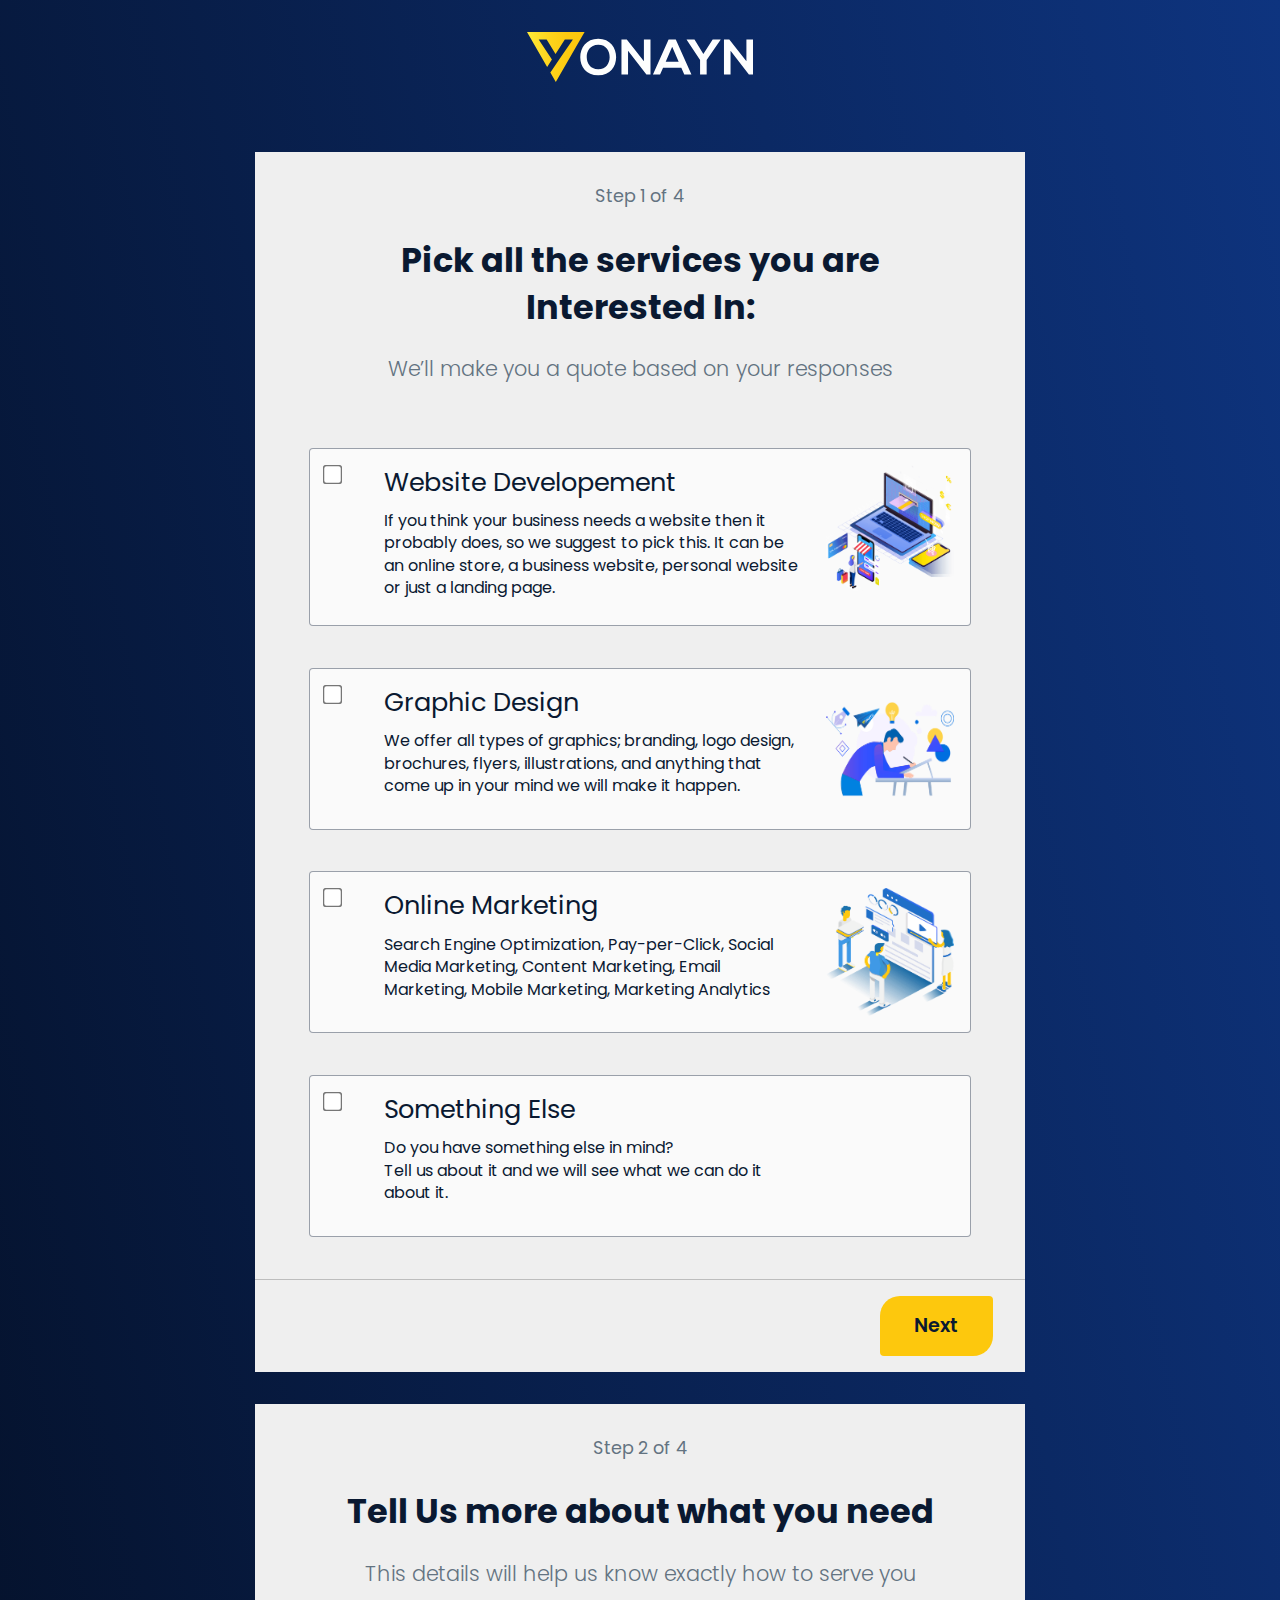
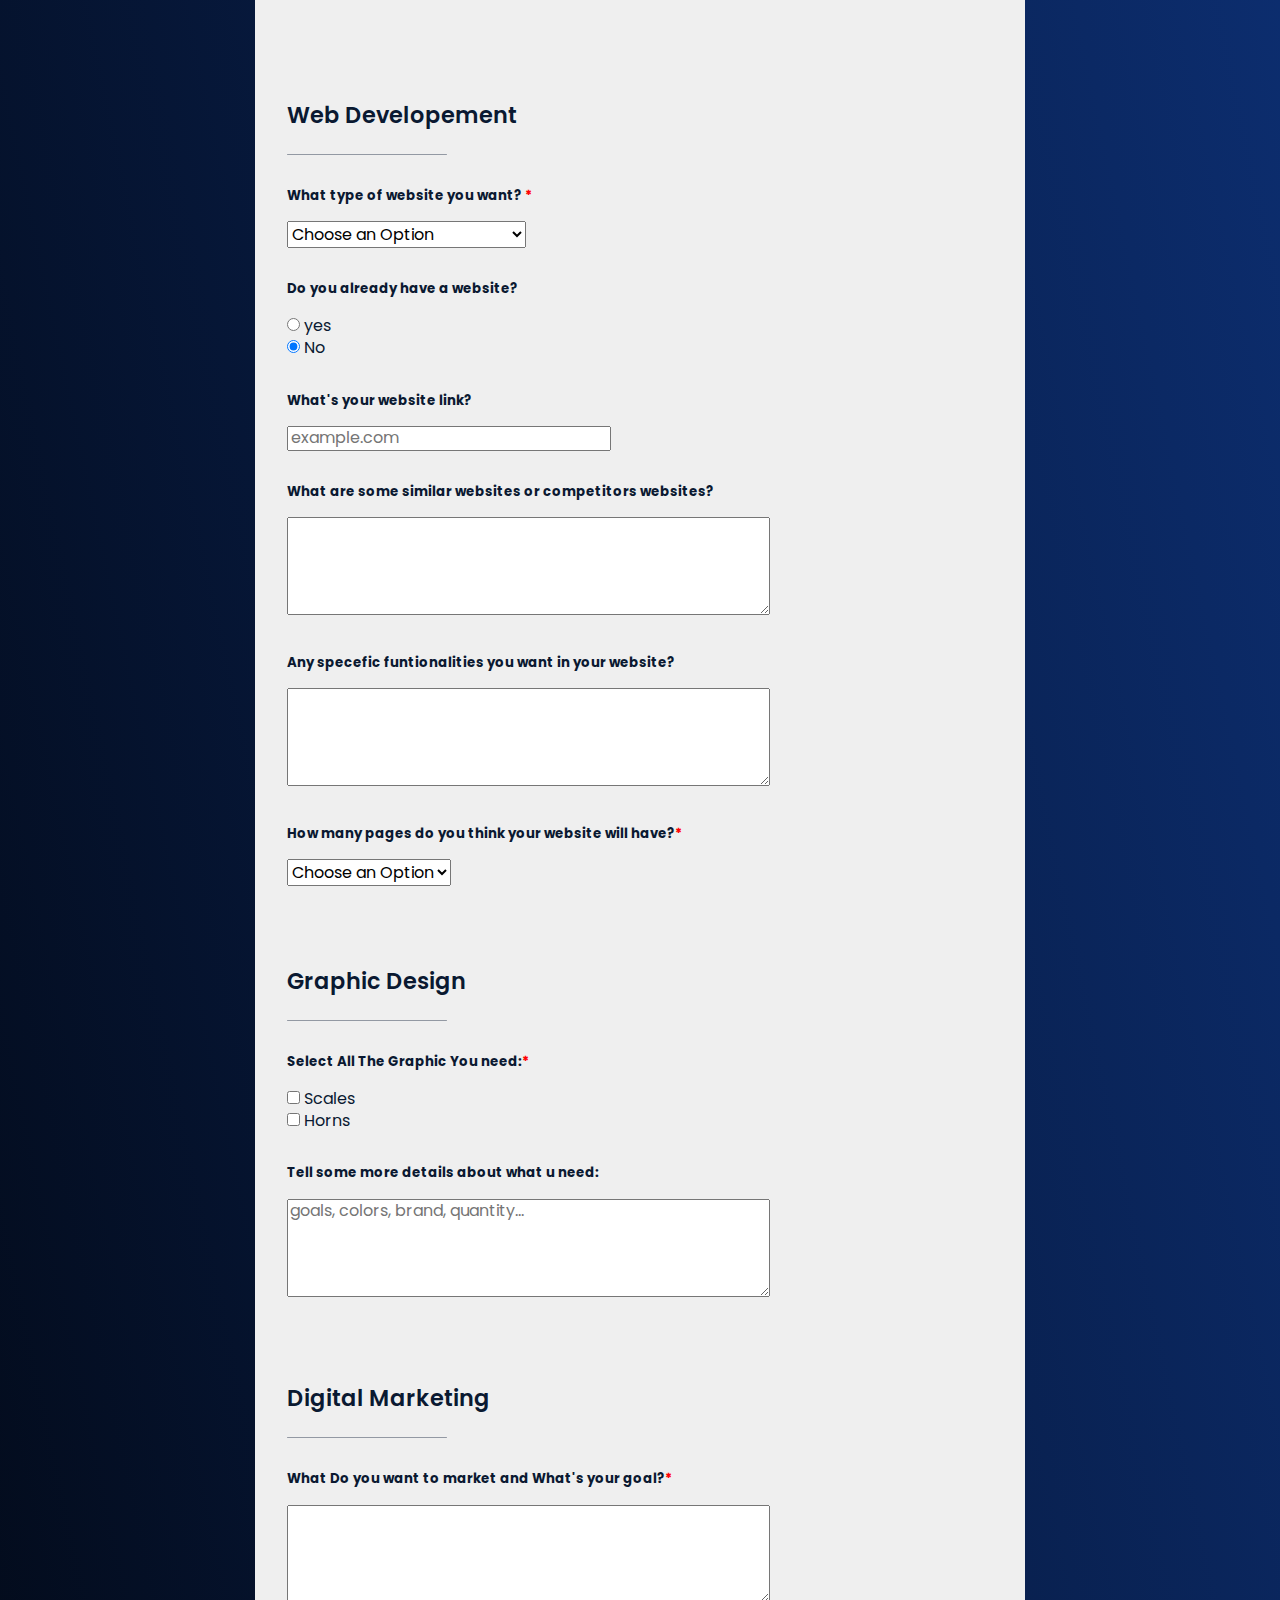
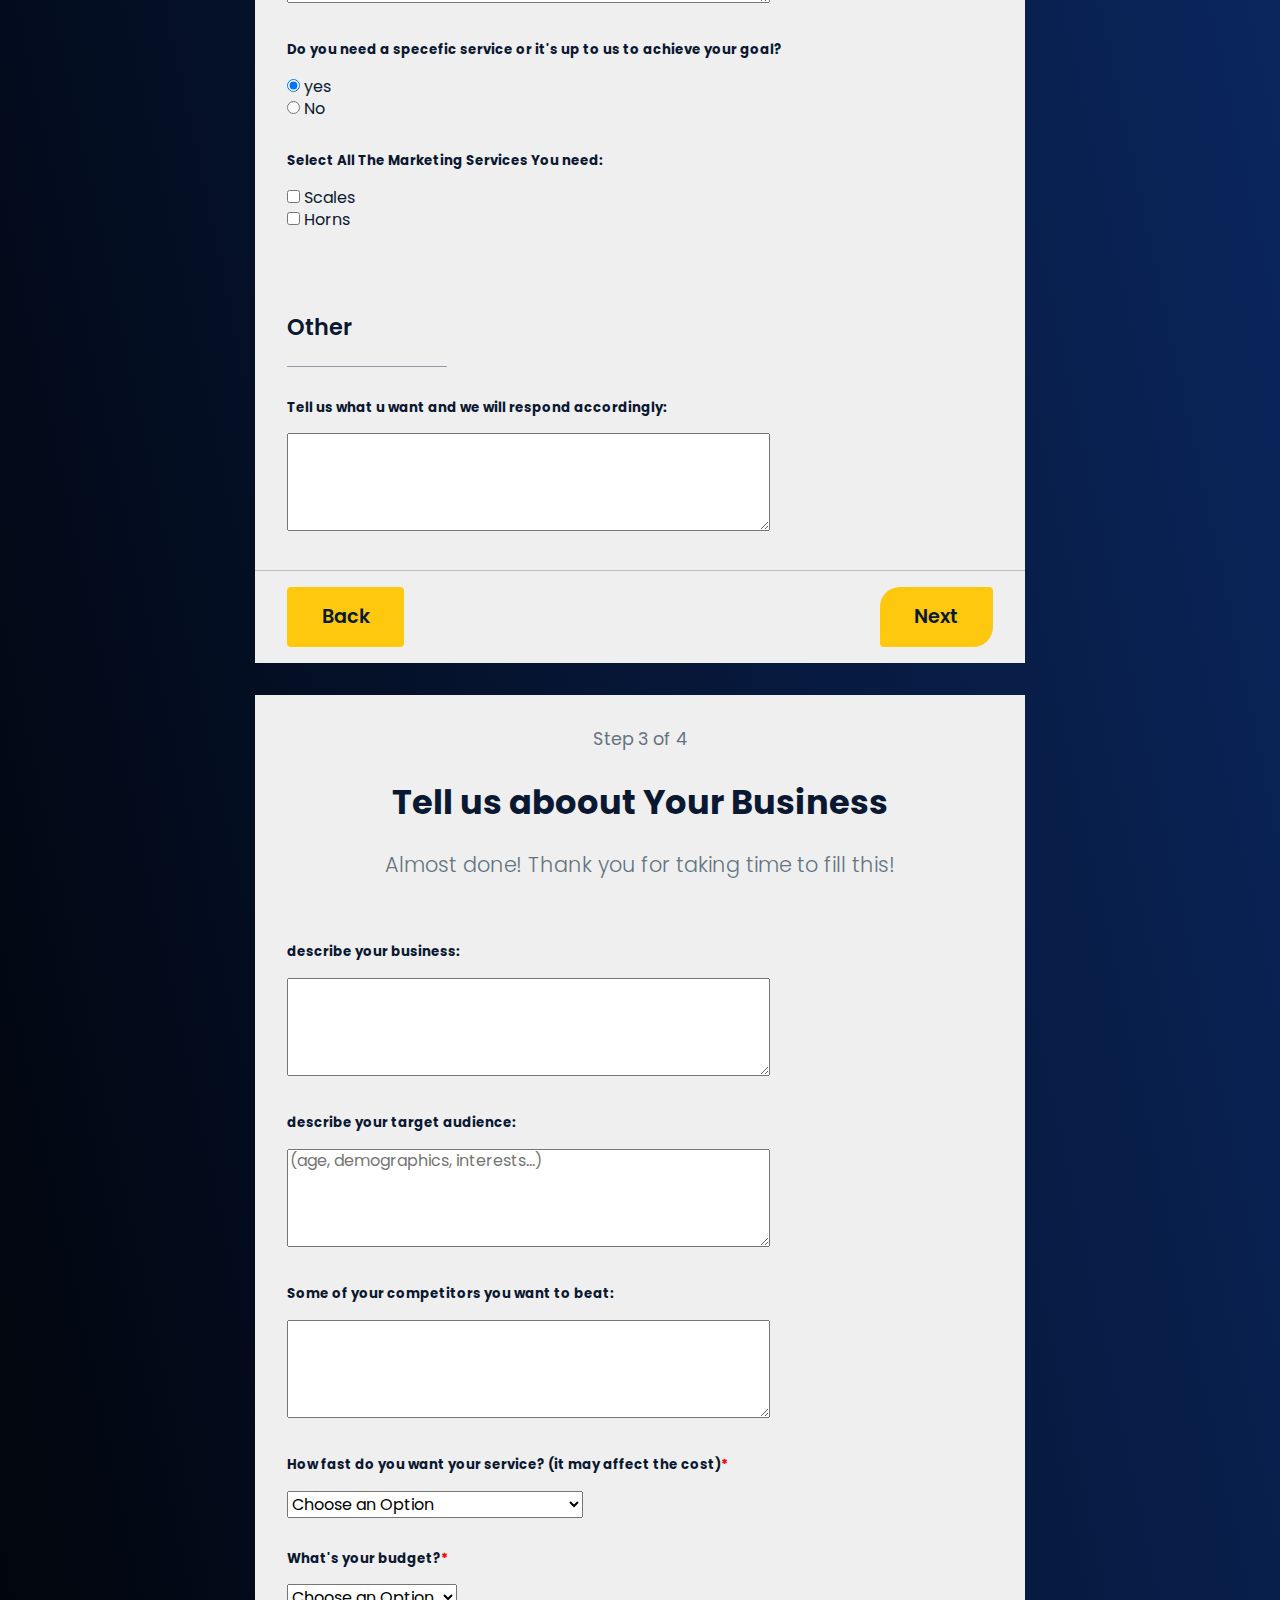
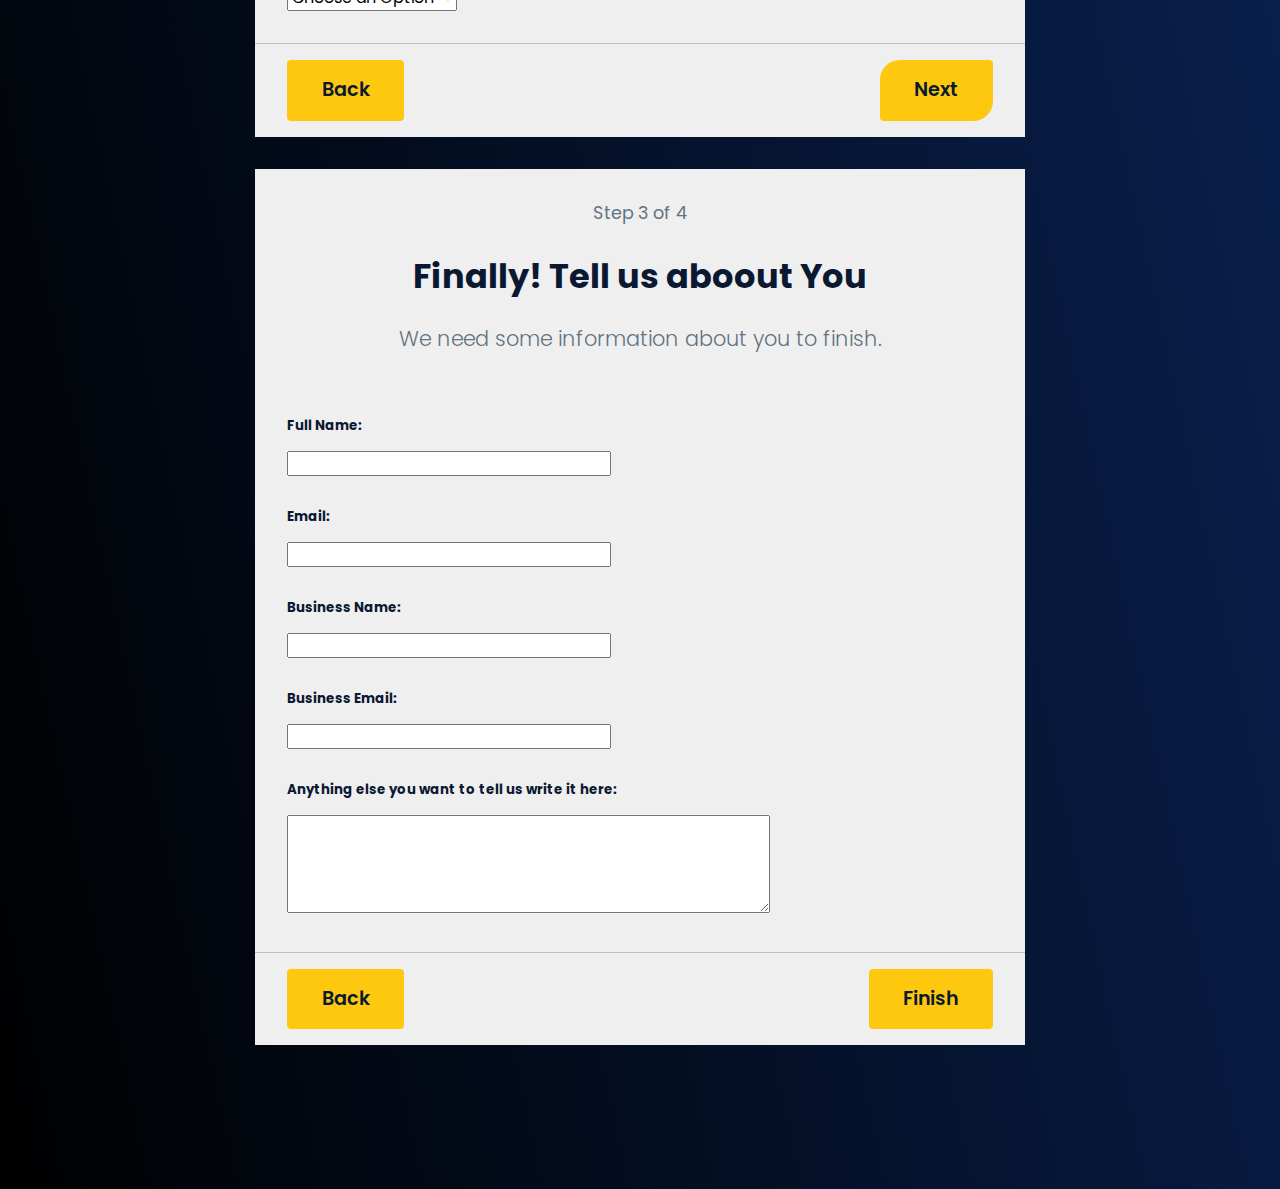
==== services/index.html @ 3dc032c4 "edits to the questionaire" ====
<!DOCTYPE html>
<html lang="en">

<head>
    <meta charset="UTF-8">
    <meta name="viewport" content="width=device-width, initial-scale=1.0">
    <title>Yonayn | get a quote for your digital services needs</title>

    <meta name="description" content="">

    <meta property="og:title" content="">
    <meta property="og:type" content="">
    <meta property="og:url" content="">
    <meta property="og:image" content="">

    <link rel="icon" href="/favicon.ico?v=2" type="image/x-icon" />
    <link rel="manifest" href="/site.webmanifest">
    <link rel="apple-touch-icon" href="/icon.png">

    <link rel="stylesheet" href="/css/normalize.css">
    <link rel="stylesheet" href="/css/services.css">

    <!-- google fonts -->
    <link rel="preconnect" href="https://fonts.googleapis.com">
    <link rel="preconnect" href="https://fonts.gstatic.com" crossorigin>
    <link
        href="https://fonts.googleapis.com/css2?family=Bona+Nova:ital,wght@0,400;0,700;1,400&family=Poppins:wght@100;200;300;400;500;600;700;800;900&display=swap"
        rel="stylesheet">

    <meta name="theme-color" content="#0A1931">

</head>

<body>
    <script src="/js/jquery-3.6.0.min.js"></script>
    <script src="/js/parsley.min.js"></script>
    <script src="/js/form.js"></script>

    <div class="brand">
        <a href="/">
            <img height="50" src="/assets/brand/logo-white.svg" alt="yonayn logo" />
        </a>
    </div>
    <!-- 
    <h1>Get a quote for our web services whitin 24 hours</h1>
    <span class="subhead">Please provide us with information about your project and we will get back to you in less than
        a day.</span> -->



    <form id="step-1" class="form--main">
        <header>
            <span class="steps">Step 1 of 4</span>
            <h2>Pick all the services you are Interested In:</h2>
            <span class="subhead">
                We’ll make you a quote based on your responses
            </span>
        </header>
        <div class="check--large">
            <div class="check">
                <input type="checkbox" id="web" name="web">
            </div>
            <div class="text">
                <label class="title">Website Developement</label>
                <label class="subtitle">
                    If you think your business needs a website then it probably does, so we suggest
                    to pick this. It can be an online store, a business website, personal website or just a landing
                    page.
                </label>
            </div>
            <div class="image">
                <img src="/assets/img/web-dev.png" alt="" />
            </div>
        </div>
        <div class="check--large">
            <div class="check">
                <input type="checkbox" id="gra" name="gra">
            </div>
            <div class="text">
                <label class="title">Graphic Design</label>
                <label class="subtitle">
                    We offer all types of graphics; branding, logo design, brochures, flyers, illustrations, and
                    anything that come up in your mind we will make it happen.
                </label>
            </div>
            <div class="image">
                <img src="/assets/img/graphic-designer.png" alt="" />
            </div>
        </div>
        <div class="check--large">
            <div class="check">
                <input type="checkbox" id="mar" name="mar">
            </div>
            <div class="text">
                <label class="title">Online Marketing</label>
                <label class="subtitle">
                    Search Engine Optimization, Pay-per-Click, Social Media Marketing, Content Marketing, Email
                    Marketing, Mobile Marketing, Marketing Analytics
                </label>
            </div>
            <div class="image">
                <img src="/assets/img/marketing.png" alt="" />
            </div>
        </div>
        <div class="check--large">
            <div class="check">
                <input type="checkbox" id="other" name="other">
            </div>
            <div class="text">
                <label class="title">Something Else</label>
                <label class="subtitle">
                    Do you have something else in mind? <br /> Tell us about it and we will see what we can do it about
                    it.
                </label>
            </div>
            <div class="image">
                <!-- <img src="/assets/img/web-dev.png" alt="" /> -->
            </div>
        </div>

        <footer>
            <div class="left"></div>
            <div class="right">
                <button type="submit" class="next">
                    Next
                </button>
            </div>
        </footer>
    </form>


    <form id="step-2" class="form--main">
        <header>
            <span class="steps">Step 2 of 4</span>
            <h2>Tell Us more about what you need</h2>
            <span class="subhead">
                This details will help us know exactly how to serve you
            </span>
        </header>
        <div class="inside">
            <h3>Web Developement</h3>
            <hr />
            <div class="form-web">
                <div class="item">
                    <h5>What type of website you want? <span class="red">*</span></h5>
                    <select name="web-type" id="web-type">
                        <option value="" disabled selected hidden>Choose an Option</option>
                        <option value="small-business">Small Business</option>
                        <option value="portfolio">Portfolio</option>
                        <option value="personal-website">Personal Website</option>
                        <option value="non-profit">Non-profit Website</option>
                        <option value="blog">Blog</option>
                        <option value="landing-page">Landing Page</option>
                        <option value="ecommerce-website">eCommerce Website</option>
                        <option value="courses-website">Courses Website</option>
                        <option value="membership-website">Membership Website</option>
                        <option value="Magazine-news-website">Magazing or News Website</option>
                        <option value="Wiki-community">Wiki or Community Website</option>
                        <option value="Product-Website">Product Website</option>
                        <option value="Web-portal">Web Portal</option>
                        <option value="Crowdfunding">Crowdfunding</option>
                        <option value="Gallery-website">Gallery Website</option>
                        <option value="idk">I don't know</option>
                        <option value="other">Something Else</option>
                    </select>
                </div>
                <div class="item">
                    <h5>Do you already have a website?</h5>
                    <div>
                        <input type="radio" id="yes-website" name="has-website" value="yes-website">
                        <label for="yes-website">yes</label>
                    </div>
                    <div>
                        <input type="radio" id="no-website" name="has-website" value="no-website" checked>
                        <label for="no-website">No</label>
                    </div>
                </div>
                <div class="item">
                    <h5>What's your website link?</h5>
                    <input type="text" id="old-website" name="old-website" placeholder="example.com">
                </div>
                <div class="item">
                    <h5>What are some similar websites or competitors websites?</h5>
                    <textarea id="similar-websites" name="similar-websites" rows="5" cols="33"></textarea>
                </div>
                <div class="item">
                    <h5>Any specefic funtionalities you want in your website?</h5>
                    <textarea id="functions" name="functions" rows="5" cols="33"></textarea>
                </div>

                <div class="item">
                    <h5>How many pages do you think your website will have?<span class="red">*</span></h5>
                    <select name="web-pages" id="web-pages">
                        <option value="" disabled selected hidden>Choose an Option</option>
                        <option value="5">5 or less</option>
                        <option value="10">5-10</option>
                        <option value="20">10-20</option>
                        <option value="100">20 or more</option>
                    </select>
                </div>

            </div>

            <h3>Graphic Design</h3>
            <hr />
            <div class="form-gra">
                <div class="item multi-select">
                    <h5>Select All The Graphic You need:<span class="red">*</span></h5>
                    <div>
                        <input type="checkbox" id="scales" name="scales">
                        <label for="scales">Scales</label>
                    </div>
                    <div>
                        <input type="checkbox" id="horns" name="horns">
                        <label for="horns">Horns</label>
                    </div>
                </div>
                <div class="item">
                    <h5>Tell some more details about what u need:</h5>
                    <textarea id="graphics-details" name="graphics-details" rows="5" cols="33"
                        placeholder="goals, colors, brand, quantity..."></textarea>
                </div>

            </div>

            <h3>Digital Marketing</h3>
            <hr />
            <div class="form-mar">
                <div class="item">
                    <h5>What Do you want to market and What's your goal?<span class="red">*</span></h5>
                    <textarea id="functions" name="functions" rows="5" cols="33" placeholder=""></textarea>
                </div>
                <div class="item">
                    <h5>Do you need a specefic service or it's up to us to achieve your goal?</h5>
                    <div>
                        <input type="radio" id="yes-iknow-mark" name="has-iknow-mark" value="yes-iknow-mark" checked>
                        <label for="yes-iknow-mark">yes</label>
                    </div>
                    <div>
                        <input type="radio" id="no-iknow-mark" name="has-iknow-mark" value="no-iknow-mark">
                        <label for="no-iknow-mark">No</label>
                    </div>
                </div>
                <div class="item multi-select">
                    <h5>Select All The Marketing Services You need:</h5>
                    <div>
                        <input type="checkbox" id="scales" name="scales">
                        <label for="scales">Scales</label>
                    </div>
                    <div>
                        <input type="checkbox" id="horns" name="horns">
                        <label for="horns">Horns</label>
                    </div>
                </div>
            </div>


            <h3>Other</h3>
            <hr />
            <div class="form-other">
                <div class="item">
                    <h5>Tell us what u want and we will respond accordingly:</h5>
                    <textarea id="graphics-details" name="graphics-details" rows="5" cols="33"
                        placeholder=""></textarea>
                </div>
            </div>

        </div>
        <footer>
            <div class="left">
                <button type="submit" class="back">
                    Back
                </button>
            </div>
            <div class="right">
                <button type="submit" class="next">
                    Next
                </button>
            </div>
        </footer>
    </form>


    <form id="step-3" class="form--main">
        <header>
            <span class="steps">Step 3 of 4</span>
            <h2>Tell us aboout Your Business</h2>
            <span class="subhead">
                Almost done! Thank you for taking time to fill this!
            </span>
        </header>

        <div class="inside">
            <div class="item">
                <h5>describe your business:</h5>
                <textarea id="business-details" name="business-details" rows="5" cols="33" placeholder=""></textarea>
            </div>
            <div class="item">
                <h5>describe your target audience:</h5>
                <textarea id="target-details" name="target-details" rows="5" cols="33"
                    placeholder="(age, demographics, interests...)"></textarea>
            </div>
            <div class="item">
                <h5>Some of your competitors you want to beat:</h5>
                <textarea id="competitors-details" name="competitors-details" rows="5" cols="33"
                    placeholder=""></textarea>
            </div>

            <div class="item">
                <h5>How fast do you want your service? (it may affect the cost)<span class="red">*</span></h5>
                <select name="time-wanted" id="time-wanted">
                    <option value="" disabled selected hidden>Choose an Option</option>
                    <option value="urgent">Urgent! I want it as fast as possible</option>
                    <option value="month">Less than a month</option>
                    <option value="three-months">One to three months</option>
                    <option value="Whenever">Whenever it's ready</option>
                    <option value="no-care">I don't care as long it's good</option>
                </select>
            </div>

            <div class="item">
                <h5>What's your budget?<span class="red">*</span></h5>
                <select name="budget" id="budget">
                    <option value="" disabled selected hidden>Choose an Option</option>
                    <option value="1000">Less than $1000</option>
                    <option value="5000">$1,000 to $5,000</option>
                    <option value="10000">$5,000 to $10,000</option>
                    <option value="20000">$10,000 to $20,000</option>
                    <option value="100000">More than $20,000</option>
                </select>
            </div>

        </div>

        <footer>
            <div class="left">
                <button type="submit" class="back">
                    Back
                </button>
            </div>
            <div class="right">
                <button type="submit" class="next">
                    Next
                </button>
            </div>
        </footer>
    </form>



    <form id="step-4" class="form--main">
        <header>
            <span class="steps">Step 3 of 4</span>
            <h2>Finally! Tell us aboout You</h2>
            <span class="subhead">
                We need some information about you to finish.
            </span>
        </header>

        <div class="inside">
            <div class="item">
                <h5>Full Name:</h5>
                <input type="text" id="full-name" name="full-name" placeholder="">
            </div>
            <div class="item">
                <h5>Email:</h5>
                <input type="email" id="email" name="email" placeholder="">
            </div>
            <div class="item">
                <h5>Business Name:</h5>
                <input type="text" id="business-name" name="business-name" placeholder="">
            </div>
            <div class="item">
                <h5>Business Email:</h5>
                <input type="email" id="business-email" name="business-email" placeholder="">
            </div>
            <div class="item">
                <h5>Anything else you want to tell us write it here:</h5>
                <textarea id="notes" name="notes" rows="5" cols="33" placeholder=""></textarea>
            </div>
        </div>

        <footer>
            <div class="left">
                <button type="submit" class="back">
                    Back
                </button>
            </div>
            <div class="right">
                <button type="submit" class="send">
                    Finish
                </button>
            </div>
        </footer>
    </form>

</body>

</html>
---- css/services.css ----
/* ==========================================================================
   Base styles: opinionated defaults
   ========================================================================== */
html {
  color: #0a1931;
  background: #efefef;
  font-size: 16px;
  font-family: "Poppins", sans-serif;
  line-height: 1.4;
}

@media only screen and (min-width: 1400px) {
  html {
    font-size: 18px;
  }
}

body {
  background: #0f0c29;
  background: -webkit-gradient(linear, right top, left bottom, from(#0e347f), to(black));
  background: linear-gradient(to bottom left, #0e347f, black);
}

h1,
h2,
h3 {
  font-family: "Poppins", sans-serif;
}

body {
  min-height: 100vh;
  color: #fff;
  text-align: center;
  padding: 0 0 7rem;
}

.brand {
  width: 100%;
  text-align: center;
  padding: 2rem 0;
}

.form--main {
  background-color: #efefef;
  color: #0a1931;
  text-align: left;
  width: 100%;
  max-width: 770px;
  margin: 2rem auto;
}

.form--main header {
  margin-bottom: 2rem;
  text-align: center;
  padding: 2rem 4rem;
}

.form--main .steps {
  color: #637381;
  font-size: 1.1rem;
}

.form--main h2 {
  font-size: 2.1rem;
  margin-bottom: 0.7em;
  font-weight: 700;
  color: #0a1931;
}

.form--main .subhead {
  font-weight: 300;
  color: #637381;
  font-size: 1.3em;
}

.form--main footer {
  margin-top: 1rem;
  padding: 1em 2em;
  border-top: 1px solid #bdbdbd;
  text-align: right;
  display: -webkit-box;
  display: -ms-flexbox;
  display: flex;
  -webkit-box-pack: justify;
      -ms-flex-pack: justify;
          justify-content: space-between;
}

.form--main footer button {
  border: none;
  background: #fdc80d;
  color: #0a1931;
  cursor: pointer;
  outline: 0;
  font-size: 1.2rem;
  font-weight: 600;
  padding: 1em 1.8em;
  border-radius: 4px;
  -webkit-transition-duration: 0.2s;
          transition-duration: 0.2s;
}

.form--main footer button:hover {
  background: #efba02;
}

.form--main footer button.next {
  border-top-left-radius: 20px;
  border-bottom-right-radius: 20px;
}

.form--main .inside {
  padding: 0 2rem;
}

.form--main hr {
  border: 0;
  height: 1px;
  width: 160px;
  border-radius: 100px;
  display: block;
  background: rgba(10, 25, 49, 0.4);
  margin: 1rem 0 1rem auto;
  margin-left: 0;
}

.form--main h3 {
  margin-top: 5rem;
  font-size: 1.4rem;
  font-weight: 600;
}

.form--main .red {
  color: red;
}

.form--main .item {
  width: 100%;
  margin: 2rem 0;
}

.form--main .item h5 {
  display: block;
  margin: 1rem 0;
}

.check--large {
  width: 96%;
  max-width: 660px;
  margin: 1rem auto 2.6rem;
  cursor: pointer;
  display: -webkit-box;
  display: -ms-flexbox;
  display: flex;
  border-radius: 4px;
  border: 1px solid rgba(10, 25, 49, 0.4);
  background: rgba(255, 255, 255, 0.7);
  color: #0a1931;
  -webkit-transition-duration: 300ms;
          transition-duration: 300ms;
  -webkit-user-select: none;
     -moz-user-select: none;
      -ms-user-select: none;
          user-select: none;
}

.check--large:hover {
  -webkit-transform: scale(1.05);
          transform: scale(1.05);
  border: 1px solid #185adb;
}

.check--large.checked {
  border: 2px solid #185adb;
}

.check--large input {
  pointer-events: none;
  position: relative;
  -webkit-transform: scale(1.5);
          transform: scale(1.5);
}

.check--large label {
  cursor: pointer;
}

.check--large .check {
  width: 2rem;
  padding: 1rem;
}

.check--large .text {
  padding: 1rem 0.6rem;
  -webkit-box-flex: 1;
      -ms-flex: 1;
          flex: 1;
  text-align: left;
}

.check--large .text .title {
  display: block;
  font-size: 1.6rem;
}

.check--large .text .subtitle {
  display: block;
  margin: 0.6rem auto;
}

.check--large .image {
  width: 8rem;
  height: 8rem;
  padding: 1rem;
}

.check--large .image img {
  width: 100%;
  height: 100%;
}
/*# sourceMappingURL=services.css.map */
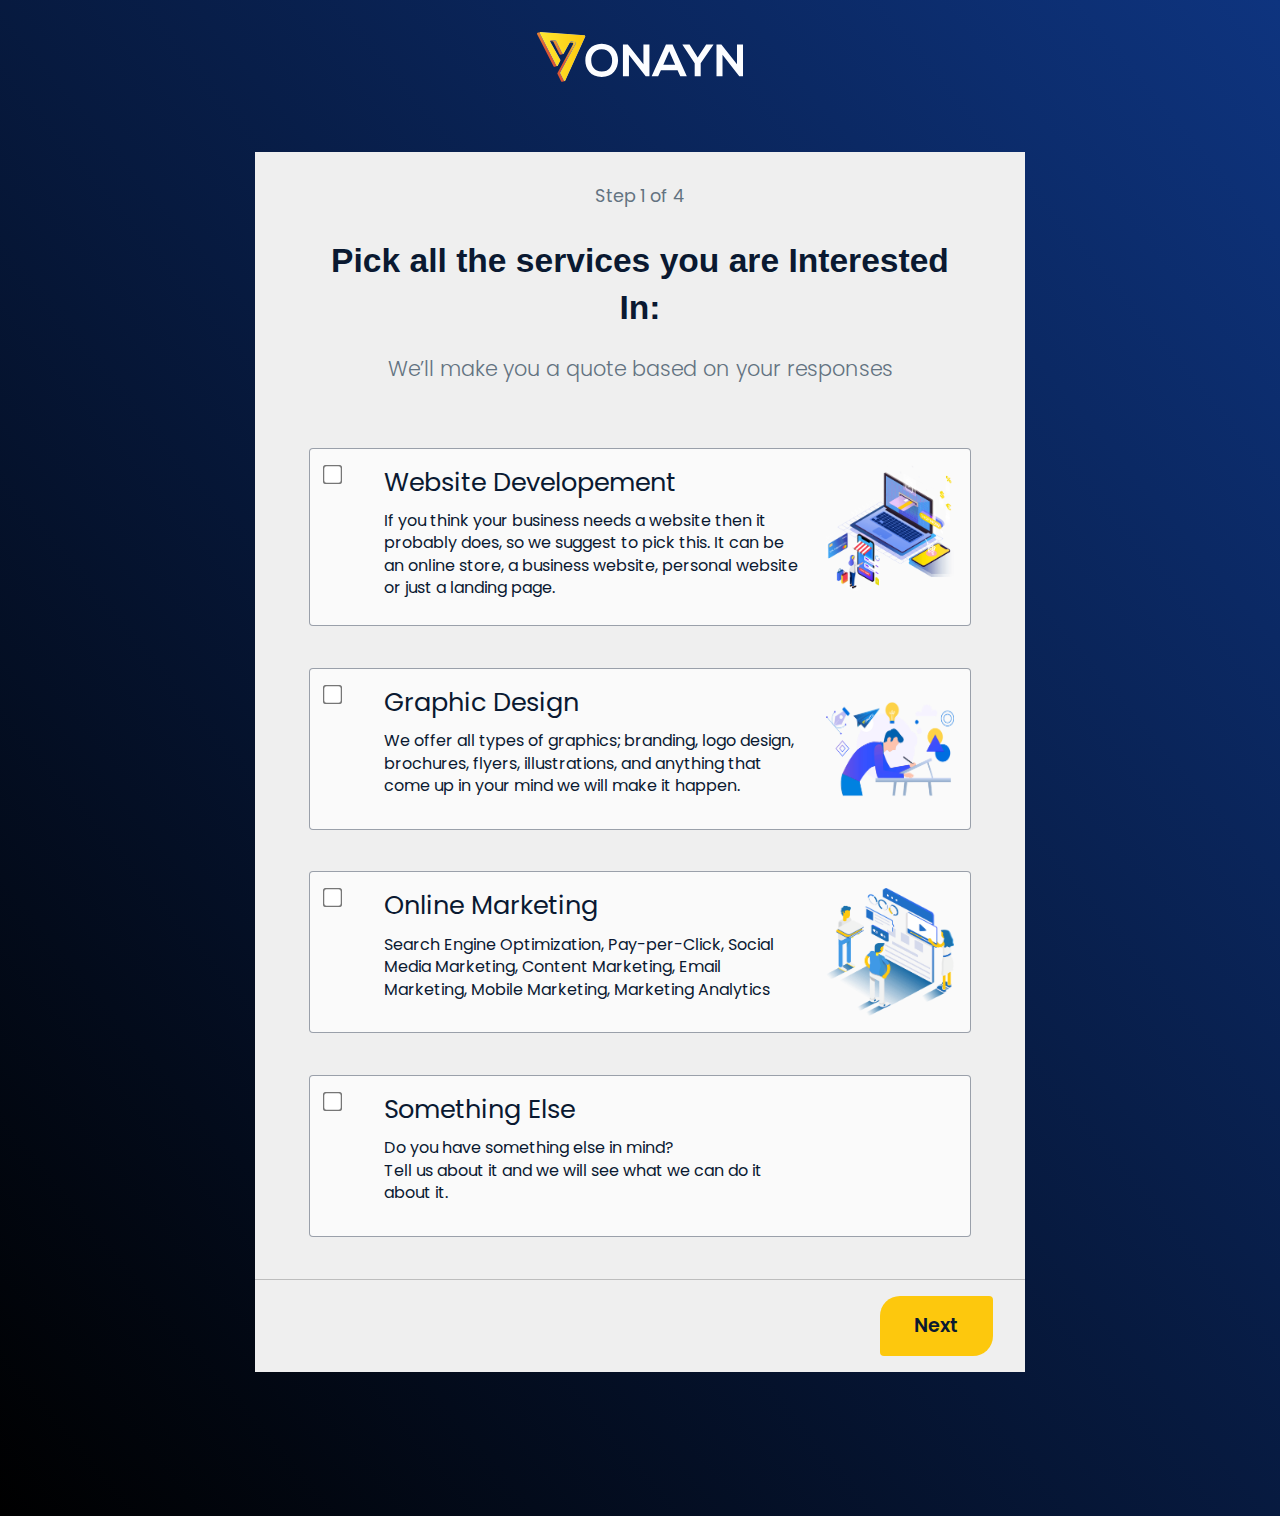
==== commit 6f0b9eb5: "tazraz" ====
--- a/services/index.html
+++ b/services/index.html
@@ -32,9 +32,6 @@
 </head>
 
 <body>
-    <script src="/js/jquery-3.6.0.min.js"></script>
-    <script src="/js/parsley.min.js"></script>
-    <script src="/js/form.js"></script>
 
     <div class="brand">
         <a href="/">
@@ -48,7 +45,7 @@
 
 
 
-    <form id="step-1" class="form--main">
+    <form id="step-1" class="form--main" onsubmit="submit_step(event, 0)">
         <header>
             <span class="steps">Step 1 of 4</span>
             <h2>Pick all the services you are Interested In:</h2>
@@ -118,6 +115,9 @@
             </div>
         </div>
 
+        <div class="submit-error">
+
+        </div>
         <footer>
             <div class="left"></div>
             <div class="right">
@@ -129,7 +129,7 @@
     </form>
 
 
-    <form id="step-2" class="form--main">
+    <form id="step-2" class="form--main" onsubmit="submit_step(event, 1)">
         <header>
             <span class="steps">Step 2 of 4</span>
             <h2>Tell Us more about what you need</h2>
@@ -138,13 +138,13 @@
             </span>
         </header>
         <div class="inside">
-            <h3>Web Developement</h3>
-            <hr />
-            <div class="form-web">
+            <div class="js-service form-web">
+                <h3>Web Developement</h3>
+                <hr />
                 <div class="item">
                     <h5>What type of website you want? <span class="red">*</span></h5>
-                    <select name="web-type" id="web-type">
-                        <option value="" disabled selected hidden>Choose an Option</option>
+                    <select required class="required select" name="web-type" id="web-type">
+                        <option value="null" disabled selected hidden>Choose an Option</option>
                         <option value="small-business">Small Business</option>
                         <option value="portfolio">Portfolio</option>
                         <option value="personal-website">Personal Website</option>
@@ -166,32 +166,34 @@
                 </div>
                 <div class="item">
                     <h5>Do you already have a website?</h5>
-                    <div>
-                        <input type="radio" id="yes-website" name="has-website" value="yes-website">
-                        <label for="yes-website">yes</label>
-                    </div>
-                    <div>
-                        <input type="radio" id="no-website" name="has-website" value="no-website" checked>
-                        <label for="no-website">No</label>
-                    </div>
-                </div>
-                <div class="item">
-                    <h5>What's your website link?</h5>
-                    <input type="text" id="old-website" name="old-website" placeholder="example.com">
+                    <div class="control">
+                        <input class="control__input" type="radio" id="yes-website" name="has-website"
+                            value="yes-website">
+                        <label class="control__label" for="yes-website">yes</label>
+                    </div>
+                    <div class="control">
+                        <input class="control__input" type="radio" id="no-website" name="has-website" value="no-website"
+                            checked>
+                        <label class="control__label" for="no-website">No</label>
+                    </div>
+                </div>
+                <div class="item">
+                    <h5>If yes, what's your website link?</h5>
+                    <input class="input" maxlength="180" type="text" id="old-website" name="old-website" placeholder="example.com">
                 </div>
                 <div class="item">
                     <h5>What are some similar websites or competitors websites?</h5>
-                    <textarea id="similar-websites" name="similar-websites" rows="5" cols="33"></textarea>
+                    <textarea class="input" id="similar-websites" name="similar-websites" rows="5" cols="33"></textarea>
                 </div>
                 <div class="item">
                     <h5>Any specefic funtionalities you want in your website?</h5>
-                    <textarea id="functions" name="functions" rows="5" cols="33"></textarea>
+                    <textarea class="input" id="functions" name="functions" rows="5" cols="33"></textarea>
                 </div>
 
                 <div class="item">
                     <h5>How many pages do you think your website will have?<span class="red">*</span></h5>
-                    <select name="web-pages" id="web-pages">
-                        <option value="" disabled selected hidden>Choose an Option</option>
+                    <select required class="required select" name="web-pages" id="web-pages">
+                        <option value="null" disabled selected hidden>Choose an Option</option>
                         <option value="5">5 or less</option>
                         <option value="10">5-10</option>
                         <option value="20">10-20</option>
@@ -201,11 +203,39 @@
 
             </div>
 
-            <h3>Graphic Design</h3>
-            <hr />
-            <div class="form-gra">
+            <div class="js-service form-gra">
+                <h3>Graphic Design</h3>
+                <hr />
                 <div class="item multi-select">
                     <h5>Select All The Graphic You need:<span class="red">*</span></h5>
+                    <div class="text-error graphics"></div>
+                    <div class="control">
+                        <input class="control__input js-graphics" type="checkbox" id="scales" name="scales">
+                        <label class="control__label" for="scales">Scales</label>
+                    </div>
+                    <div class="control">
+                        <input class="control__input js-graphics" type="checkbox" id="horns" name="horns">
+                        <label class="control__label" for="horns">Horns</label>
+                    </div>
+                </div>
+                <div class="item">
+                    <h5>Tell some more details about what u need:</h5>
+                    <textarea class="input" id="graphics-details" name="graphics-details" rows="5" cols="33"
+                        placeholder="goals, colors, brand, quantity..."></textarea>
+                </div>
+
+            </div>
+
+            <div class="js-service form-mar">
+                <h3>Digital Marketing</h3>
+                <hr />
+                <div class="item">
+                    <h5>What Do you want to market and What's your goal?<span class="red">*</span></h5>
+                    <textarea required minlength="100" maxlength="1000" class="input required" id="mar-goal" name="mar-goal" rows="5" cols="33"
+                        placeholder=""></textarea>
+                </div>
+                <div class="item multi-select">
+                    <h5>If you know what you want, please select all the services you need or leave it empty:</h5>
                     <div>
                         <input type="checkbox" id="scales" name="scales">
                         <label for="scales">Scales</label>
@@ -215,52 +245,15 @@
                         <label for="horns">Horns</label>
                     </div>
                 </div>
-                <div class="item">
-                    <h5>Tell some more details about what u need:</h5>
-                    <textarea id="graphics-details" name="graphics-details" rows="5" cols="33"
-                        placeholder="goals, colors, brand, quantity..."></textarea>
-                </div>
-
-            </div>
-
-            <h3>Digital Marketing</h3>
-            <hr />
-            <div class="form-mar">
-                <div class="item">
-                    <h5>What Do you want to market and What's your goal?<span class="red">*</span></h5>
-                    <textarea id="functions" name="functions" rows="5" cols="33" placeholder=""></textarea>
-                </div>
-                <div class="item">
-                    <h5>Do you need a specefic service or it's up to us to achieve your goal?</h5>
-                    <div>
-                        <input type="radio" id="yes-iknow-mark" name="has-iknow-mark" value="yes-iknow-mark" checked>
-                        <label for="yes-iknow-mark">yes</label>
-                    </div>
-                    <div>
-                        <input type="radio" id="no-iknow-mark" name="has-iknow-mark" value="no-iknow-mark">
-                        <label for="no-iknow-mark">No</label>
-                    </div>
-                </div>
-                <div class="item multi-select">
-                    <h5>Select All The Marketing Services You need:</h5>
-                    <div>
-                        <input type="checkbox" id="scales" name="scales">
-                        <label for="scales">Scales</label>
-                    </div>
-                    <div>
-                        <input type="checkbox" id="horns" name="horns">
-                        <label for="horns">Horns</label>
-                    </div>
-                </div>
-            </div>
-
-
-            <h3>Other</h3>
-            <hr />
-            <div class="form-other">
-                <div class="item">
-                    <h5>Tell us what u want and we will respond accordingly:</h5>
-                    <textarea id="graphics-details" name="graphics-details" rows="5" cols="33"
+            </div>
+
+
+            <div class="js-service form-other">
+                <h3>Other</h3>
+                <hr />
+                <div class="item">
+                    <h5>Tell us what u want and we will respond accordingly: <span class="red">*</span></h5>
+                    <textarea required minlength="50" minlength="5000" class="required input" id="graphics-details" name="graphics-details" rows="5" cols="33"
                         placeholder=""></textarea>
                 </div>
             </div>
@@ -293,23 +286,24 @@
         <div class="inside">
             <div class="item">
                 <h5>describe your business:</h5>
-                <textarea id="business-details" name="business-details" rows="5" cols="33" placeholder=""></textarea>
+                <textarea class="input" id="business-details" name="business-details" rows="5" cols="33"
+                    placeholder=""></textarea>
             </div>
             <div class="item">
                 <h5>describe your target audience:</h5>
-                <textarea id="target-details" name="target-details" rows="5" cols="33"
+                <textarea class="input" id="target-details" name="target-details" rows="5" cols="33"
                     placeholder="(age, demographics, interests...)"></textarea>
             </div>
             <div class="item">
                 <h5>Some of your competitors you want to beat:</h5>
-                <textarea id="competitors-details" name="competitors-details" rows="5" cols="33"
+                <textarea class="input" id="competitors-details" name="competitors-details" rows="5" cols="33"
                     placeholder=""></textarea>
             </div>
 
             <div class="item">
                 <h5>How fast do you want your service? (it may affect the cost)<span class="red">*</span></h5>
-                <select name="time-wanted" id="time-wanted">
-                    <option value="" disabled selected hidden>Choose an Option</option>
+                <select class="select" name="time-wanted" id="time-wanted">
+                    <option value="null" disabled selected hidden>Choose an Option</option>
                     <option value="urgent">Urgent! I want it as fast as possible</option>
                     <option value="month">Less than a month</option>
                     <option value="three-months">One to three months</option>
@@ -320,8 +314,8 @@
 
             <div class="item">
                 <h5>What's your budget?<span class="red">*</span></h5>
-                <select name="budget" id="budget">
-                    <option value="" disabled selected hidden>Choose an Option</option>
+                <select class="select" name="budget" id="budget">
+                    <option value="null" disabled selected hidden>Choose an Option</option>
                     <option value="1000">Less than $1000</option>
                     <option value="5000">$1,000 to $5,000</option>
                     <option value="10000">$5,000 to $10,000</option>
@@ -360,7 +354,7 @@
         <div class="inside">
             <div class="item">
                 <h5>Full Name:</h5>
-                <input type="text" id="full-name" name="full-name" placeholder="">
+                <input class="input" type="text" id="full-name" name="full-name" placeholder="">
             </div>
             <div class="item">
                 <h5>Email:</h5>
@@ -368,7 +362,7 @@
             </div>
             <div class="item">
                 <h5>Business Name:</h5>
-                <input type="text" id="business-name" name="business-name" placeholder="">
+                <input class="input" type="text" id="business-name" name="business-name" placeholder="">
             </div>
             <div class="item">
                 <h5>Business Email:</h5>
@@ -376,7 +370,7 @@
             </div>
             <div class="item">
                 <h5>Anything else you want to tell us write it here:</h5>
-                <textarea id="notes" name="notes" rows="5" cols="33" placeholder=""></textarea>
+                <textarea class="input" id="notes" name="notes" rows="5" cols="33" placeholder=""></textarea>
             </div>
         </div>
 
@@ -394,6 +388,9 @@
         </footer>
     </form>
 
+
+    <script src="/js/jquery-3.6.0.min.js"></script>
+    <script src="/js/form.js"></script>
 </body>
 
 </html>--- a/css/services.css
+++ b/css/services.css
@@ -24,7 +24,218 @@
 h1,
 h2,
 h3 {
-  font-family: "Poppins", sans-serif;
+  font-family: "Catamaran", sans-serif;
+}
+
+.input {
+  -webkit-appearance: none;
+  -moz-appearance: none;
+  appearance: none;
+  -webkit-box-sizing: border-box;
+          box-sizing: border-box;
+  width: 100%;
+  margin: 0 0 0.9rem;
+  padding: 0.6rem;
+  background: #fff;
+  border: 1px solid #bbb;
+  -webkit-box-shadow: inset 0 1px 3px rgba(0, 0, 0, 0.05);
+          box-shadow: inset 0 1px 3px rgba(0, 0, 0, 0.05);
+  border-radius: 0;
+  outline: none;
+  resize: vertical;
+  -webkit-transition: border-color 0.3s ease;
+  transition: border-color 0.3s ease;
+  color: #000;
+  font-family: inherit;
+  font-size: 100%;
+  line-height: 1.15;
+}
+
+.input[disabled] {
+  border-color: #c8c8c8;
+  background-color: #f2f2f2;
+  -webkit-box-shadow: none;
+          box-shadow: none;
+  cursor: not-allowed;
+  color: #0d0d0d;
+}
+
+.input:focus {
+  border-color: #17f;
+}
+
+.input:-ms-input-placeholder {
+  opacity: 1;
+}
+
+.input::-webkit-input-placeholder {
+  color: #999;
+  opacity: 1;
+}
+
+.input::-ms-input-placeholder {
+  color: #999;
+  opacity: 1;
+}
+
+.input::placeholder {
+  color: #999;
+  opacity: 1;
+}
+
+.input:-ms-input-placeholder {
+  color: #999;
+}
+
+.input::-ms-input-placeholder {
+  color: #999;
+}
+
+.control {
+  position: relative;
+  margin: 0 0 0.9rem;
+  -webkit-box-sizing: border-box;
+          box-sizing: border-box;
+}
+
+.control__input {
+  position: absolute;
+  opacity: 0;
+  -webkit-appearance: none;
+  -moz-appearance: none;
+  appearance: none;
+  margin: 0;
+  left: 0;
+  top: calc(50% - 10px);
+  width: 20px;
+  height: 20px;
+  pointer-events: none;
+}
+
+.control__label {
+  display: -webkit-box;
+  display: -ms-flexbox;
+  display: flex;
+  -webkit-box-align: center;
+      -ms-flex-align: center;
+          align-items: center;
+  position: relative;
+  color: #000;
+}
+
+.control__label:after,
+.control__label:before {
+  content: "";
+  display: block;
+  width: 20px;
+  height: 20px;
+  border: 1px solid transparent;
+}
+
+.control__label:before {
+  -ms-flex-negative: 0;
+      flex-shrink: 0;
+  -webkit-transition: border-color 0.3s ease;
+  transition: border-color 0.3s ease;
+  margin-right: 0.6rem;
+  border-color: #bbb;
+  -webkit-box-shadow: inset 0 1px 3px rgba(0, 0, 0, 0.05);
+          box-shadow: inset 0 1px 3px rgba(0, 0, 0, 0.05);
+  background: #fff;
+}
+
+.control__label:after {
+  position: absolute;
+  top: calc(50% - 11px);
+  left: 0;
+  background-size: 60%;
+  background-repeat: no-repeat;
+  background-position: 50%;
+  -webkit-transform: scale(0);
+          transform: scale(0);
+  -webkit-transition: -webkit-transform 0.3s ease;
+  transition: -webkit-transform 0.3s ease;
+  transition: transform 0.3s ease;
+  transition: transform 0.3s ease, -webkit-transform 0.3s ease;
+}
+
+.control__input[type="radio"] + .control__label:before {
+  border-radius: 100%;
+}
+
+.control__input[type="radio"] + .control__label:after {
+  background-image: url("data:image/svg+xml;charset=utf-8,%3Csvg xmlns='http://www.w3.org/2000/svg' width='512' height='512'%3E%3Cpath d='M256 464c114.9 0 208-93.1 208-208S370.9 48 256 48 48 141.1 48 256s93.1 208 208 208z'/%3E%3C/svg%3E");
+}
+
+.control__input[type="checkbox"] + .control__label:after {
+  background-image: url("data:image/svg+xml;charset=utf-8,%3Csvg xmlns='http://www.w3.org/2000/svg' width='512' height='512'%3E%3Cpath d='M461.6 109.6l-54.9-43.3c-1.7-1.4-3.8-2.4-6.2-2.4-2.4 0-4.6 1-6.3 2.5L194.5 323s-78.5-75.5-80.7-77.7c-2.2-2.2-5.1-5.9-9.5-5.9s-6.4 3.1-8.7 5.4c-1.7 1.8-29.7 31.2-43.5 45.8-.8.9-1.3 1.4-2 2.1-1.2 1.7-2 3.6-2 5.7 0 2.2.8 4 2 5.7l2.8 2.6s139.3 133.8 141.6 136.1c2.3 2.3 5.1 5.2 9.2 5.2 4 0 7.3-4.3 9.2-6.2l249.1-320c1.2-1.7 2-3.6 2-5.8 0-2.5-1-4.6-2.4-6.4z'/%3E%3C/svg%3E");
+}
+
+.control__input[type="checkbox"][disabled] + .control__label,
+.control__input[type="radio"][disabled] + .control__label {
+  cursor: not-allowed;
+  color: #0d0d0d;
+}
+
+.control__input[type="checkbox"][disabled] + .control__label:before,
+.control__input[type="radio"][disabled] + .control__label:before {
+  border-color: #c8c8c8;
+  background-color: #f2f2f2;
+  -webkit-box-shadow: none;
+          box-shadow: none;
+}
+
+.control__input:focus + .control__label:before {
+  border-color: #17f;
+}
+
+.control__input:checked + .control__label:after {
+  -webkit-transform: scale(1);
+          transform: scale(1);
+}
+
+.select {
+  -webkit-appearance: none;
+  -moz-appearance: none;
+  appearance: none;
+  -webkit-box-sizing: border-box;
+          box-sizing: border-box;
+  margin: 0 0 0.9rem;
+  padding: 0.6rem calc(0.9rem + 12px) 0.6rem 0.6rem;
+  width: 100%;
+  background: #fff;
+  background-image: url("data:image/svg+xml;charset=utf-8,%3Csvg xmlns='http://www.w3.org/2000/svg' width='512' height='512'%3E%3Cpath d='M256 298.3l174.2-167.2c4.3-4.2 11.4-4.1 15.8.2l30.6 29.9c4.4 4.3 4.5 11.3.2 15.5L264.1 380.9c-2.2 2.2-5.2 3.2-8.1 3-3 .1-5.9-.9-8.1-3L35.2 176.7c-4.3-4.2-4.2-11.2.2-15.5L66 131.3c4.4-4.3 11.5-4.4 15.8-.2L256 298.3z'/%3E%3C/svg%3E");
+  background-size: 12px;
+  background-repeat: no-repeat;
+  background-position: calc(100% - 0.6rem) 50%;
+  border: 1px solid #bbb;
+  -webkit-box-shadow: inset 0 1px 3px rgba(0, 0, 0, 0.05);
+          box-shadow: inset 0 1px 3px rgba(0, 0, 0, 0.05);
+  border-radius: 0;
+  outline: 0;
+  -webkit-transition: border-color 0.3s ease;
+  transition: border-color 0.3s ease;
+  color: #000;
+  font-family: inherit;
+  font-size: 100%;
+  line-height: 1.15;
+}
+
+.select[disabled] {
+  border-color: #c8c8c8;
+  background-color: #f2f2f2;
+  -webkit-box-shadow: none;
+          box-shadow: none;
+  cursor: not-allowed;
+  color: #0d0d0d;
+}
+
+.select:focus {
+  border-color: #17f;
+}
+
+.select::-ms-expand {
+  display: none;
 }
 
 body {
@@ -86,6 +297,12 @@
           justify-content: space-between;
 }
 
+.form--main footer .left {
+  display: -webkit-box;
+  display: -ms-flexbox;
+  display: flex;
+}
+
 .form--main footer button {
   border: none;
   background: #fdc80d;
@@ -109,6 +326,17 @@
   border-bottom-right-radius: 20px;
 }
 
+.form--main footer button.back {
+  color: #333333;
+  background: #d6d6d6;
+  font-size: 1rem;
+  margin: auto 0;
+}
+
+.form--main footer button.back:hover {
+  background: #c9c9c9;
+}
+
 .form--main .inside {
   padding: 0 2rem;
 }
@@ -120,13 +348,15 @@
   border-radius: 100px;
   display: block;
   background: rgba(10, 25, 49, 0.4);
-  margin: 1rem 0 1rem auto;
+  margin: 0.6rem 0 1rem auto;
   margin-left: 0;
 }
 
 .form--main h3 {
   margin-top: 5rem;
-  font-size: 1.4rem;
+  margin-bottom: 1rem;
+  font-size: 1.7rem;
+  color: #0a1931;
   font-weight: 600;
 }
 
@@ -141,7 +371,9 @@
 
 .form--main .item h5 {
   display: block;
-  margin: 1rem 0;
+  margin: 1.3rem 0 1rem;
+  font-weight: 400;
+  font-size: 1rem;
 }
 
 .check--large {
